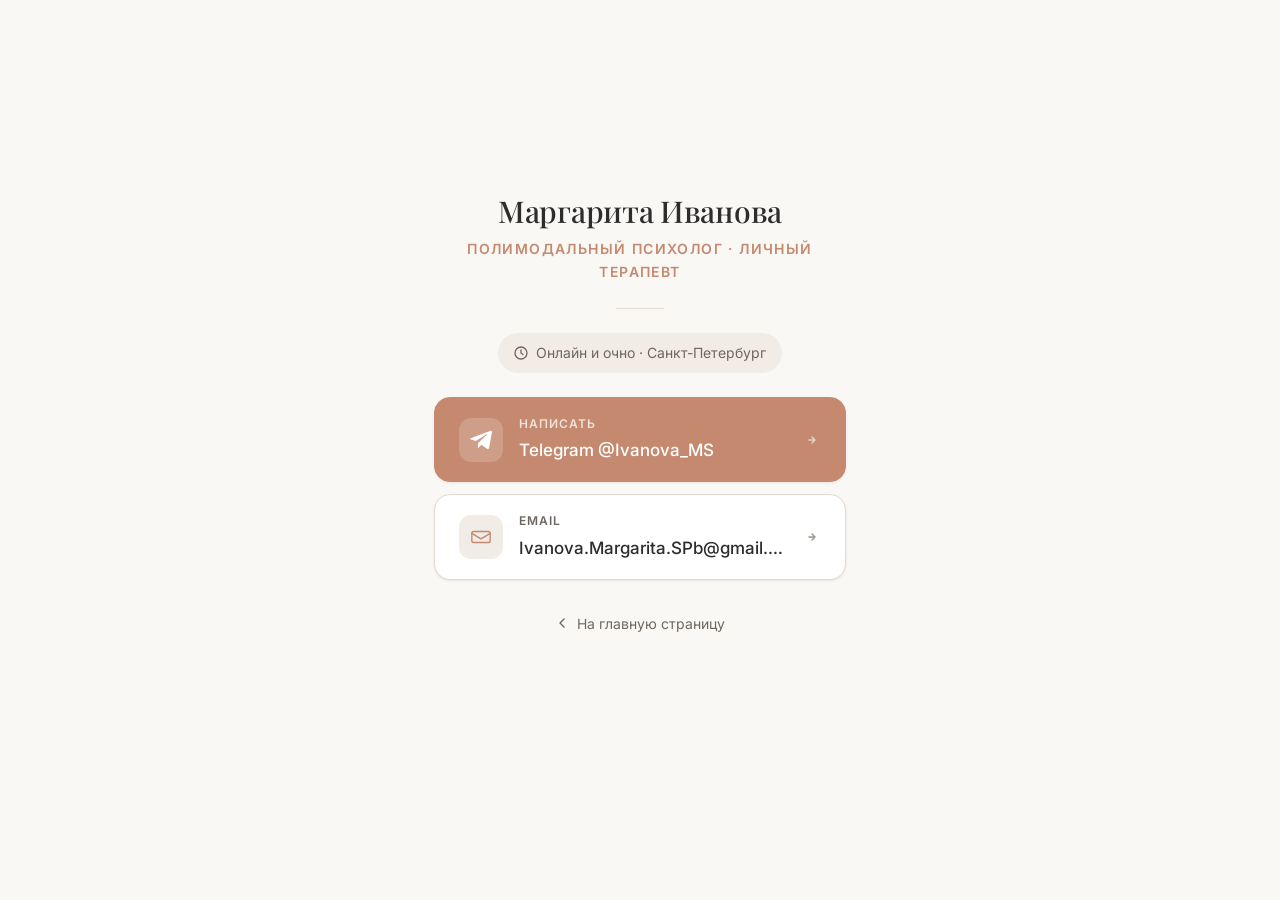
==== contacts.html @ ede38b8c "add contacts page" ====
<!DOCTYPE html>
<html lang="ru">
<head>
  <meta charset="UTF-8">
  <meta name="viewport" content="width=device-width, initial-scale=1.0">
  <title>Контакты — Маргарита Иванова, психолог</title>
  <meta name="description" content="Свяжитесь с психологом Маргаритой Ивановой. Telegram, email, онлайн и очно в Санкт-Петербурге.">

  <!-- Open Graph -->
  <meta property="og:type" content="website">
  <meta property="og:title" content="Контакты — Маргарита Иванова, психолог">
  <meta property="og:description" content="Свяжитесь с психологом Маргаритой Ивановой. Telegram, email, онлайн и очно в Санкт-Петербурге.">
  <meta property="og:image" content="img/og-preview.jpg">
  <meta property="og:locale" content="ru_RU">

  <!-- Fonts -->
  <link rel="preconnect" href="https://fonts.googleapis.com">
  <link rel="preconnect" href="https://fonts.gstatic.com" crossorigin>
  <link href="https://fonts.googleapis.com/css2?family=Playfair+Display:ital,wght@0,400;0,500;0,600;1,400&family=Inter:wght@300;400;500;600&display=swap" rel="stylesheet">

  <link rel="stylesheet" href="css/style.css">
  <style>
    /* ── Contacts page specific styles ── */
    .contacts-page {
      min-height: calc(100vh - var(--header-height));
      display: flex;
      flex-direction: column;
      align-items: center;
      justify-content: center;
      padding-block: var(--sp-20);
      background-color: var(--color-bg);
    }

    .contacts-page__inner {
      width: 100%;
      max-width: 540px;
      margin-inline: auto;
      padding-inline: var(--container-pad);
      display: flex;
      flex-direction: column;
      align-items: center;
      gap: var(--sp-6);
    }

    /* Avatar */
    .contacts-avatar {
      width: 108px;
      height: 108px;
      border-radius: var(--radius-full);
      overflow: hidden;
      border: 3px solid var(--color-border);
      flex-shrink: 0;
      box-shadow: var(--shadow-md);
    }

    .contacts-avatar img {
      width: 100%;
      height: 100%;
      object-fit: cover;
      object-position: top;
    }

    /* Name & subtitle */
    .contacts-identity {
      text-align: center;
    }

    .contacts-identity__name {
      font-family: var(--font-heading);
      font-size: var(--text-3xl);
      font-weight: 500;
      color: var(--color-text);
      margin-bottom: var(--sp-2);
    }

    .contacts-identity__role {
      font-size: var(--text-sm);
      font-weight: 600;
      letter-spacing: 0.1em;
      text-transform: uppercase;
      color: var(--color-accent);
    }

    /* Divider */
    .contacts-divider {
      width: 48px;
      height: 1px;
      background: var(--color-border);
    }

    /* Link cards */
    .contacts-links {
      width: 100%;
      display: flex;
      flex-direction: column;
      gap: var(--sp-3);
    }

    .contact-link {
      display: flex;
      align-items: center;
      gap: var(--sp-4);
      padding: var(--sp-4) var(--sp-6);
      background: var(--color-white);
      border: 1.5px solid var(--color-border);
      border-radius: var(--radius-lg);
      text-decoration: none;
      color: var(--color-text);
      transition:
        border-color var(--transition-base),
        box-shadow var(--transition-base),
        transform var(--transition-fast),
        background var(--transition-base);
      box-shadow: var(--shadow-sm);
    }

    .contact-link:hover,
    .contact-link:focus-visible {
      border-color: var(--color-accent);
      box-shadow: var(--shadow-md);
      transform: translateY(-2px);
    }

    .contact-link--primary {
      background: var(--color-accent);
      border-color: var(--color-accent);
      color: var(--color-white);
    }

    .contact-link--primary:hover,
    .contact-link--primary:focus-visible {
      background: var(--color-accent-dark);
      border-color: var(--color-accent-dark);
    }

    .contact-link__icon {
      width: 44px;
      height: 44px;
      border-radius: var(--radius-md);
      background: var(--color-bg-alt);
      display: flex;
      align-items: center;
      justify-content: center;
      flex-shrink: 0;
      color: var(--color-accent);
      transition: background var(--transition-base);
    }

    .contact-link--primary .contact-link__icon {
      background: rgba(255, 255, 255, 0.18);
      color: var(--color-white);
    }

    .contact-link__body {
      flex: 1;
      min-width: 0;
    }

    .contact-link__label {
      display: block;
      font-size: var(--text-xs);
      font-weight: 600;
      letter-spacing: 0.08em;
      text-transform: uppercase;
      color: var(--color-text-muted);
      margin-bottom: 2px;
    }

    .contact-link--primary .contact-link__label {
      color: rgba(255, 255, 255, 0.75);
    }

    .contact-link__value {
      display: block;
      font-size: var(--text-md);
      font-weight: 500;
      white-space: nowrap;
      overflow: hidden;
      text-overflow: ellipsis;
    }

    .contact-link__arrow {
      color: var(--color-text-light);
      flex-shrink: 0;
      transition: transform var(--transition-base), color var(--transition-base);
    }

    .contact-link:hover .contact-link__arrow {
      transform: translateX(3px);
      color: var(--color-accent);
    }

    .contact-link--primary .contact-link__arrow {
      color: rgba(255, 255, 255, 0.6);
    }

    .contact-link--primary:hover .contact-link__arrow {
      color: var(--color-white);
    }

    /* Info badge */
    .contacts-info-badge {
      display: flex;
      align-items: center;
      gap: var(--sp-2);
      font-size: var(--text-sm);
      color: var(--color-text-muted);
      background: var(--color-bg-alt);
      border-radius: var(--radius-full);
      padding: var(--sp-2) var(--sp-4);
    }

    /* Back to site link */
    .contacts-back {
      margin-top: var(--sp-2);
      font-size: var(--text-sm);
      color: var(--color-text-muted);
      text-decoration: none;
      display: flex;
      align-items: center;
      gap: var(--sp-2);
      transition: color var(--transition-fast);
    }

    .contacts-back:hover {
      color: var(--color-accent);
    }

    /* Minimal footer on this page */
    .contacts-page-footer {
      text-align: center;
      padding-block: var(--sp-6);
      font-size: var(--text-xs);
      color: var(--color-text-light);
    }

    /* Section label */
    .contacts-section-label {
      width: 100%;
      font-size: var(--text-xs);
      font-weight: 600;
      letter-spacing: 0.1em;
      text-transform: uppercase;
      color: var(--color-text-light);
      padding-bottom: var(--sp-1);
    }
  </style>

  <!-- Yandex.Metrika counter -->
  <script type="text/javascript">
      (function(m,e,t,r,i,k,a){
          m[i]=m[i]||function(){(m[i].a=m[i].a||[]).push(arguments)};
          m[i].l=1*new Date();
          for (var j = 0; j < document.scripts.length; j++) {if (document.scripts[j].src === r) { return; }}
          k=e.createElement(t),a=e.getElementsByTagName(t)[0],k.async=1,k.src=r,a.parentNode.insertBefore(k,a)
      })(window, document,'script','https://mc.yandex.ru/metrika/tag.js?id=108142571', 'ym');

      ym(108142571, 'init', {ssr:true, webvisor:true, clickmap:true, ecommerce:"dataLayer", referrer: document.referrer, url: location.href, accurateTrackBounce:true, trackLinks:true});
  </script>
  <noscript><div><img src="https://mc.yandex.ru/watch/108142571" style="position:absolute; left:-9999px;" alt="" /></div></noscript>
  <!-- /Yandex.Metrika counter -->
</head>
<body>
  <main>
    <section class="contacts-page">
      <div class="contacts-page__inner">
        <!-- Identity -->
        <div class="contacts-identity">
          <h1 class="contacts-identity__name">Маргарита Иванова</h1>
          <p class="contacts-identity__role">Полимодальный психолог · Личный терапевт</p>
        </div>

        <div class="contacts-divider" aria-hidden="true"></div>

        <!-- Location badge -->
        <div class="contacts-info-badge">
          <svg width="14" height="14" viewBox="0 0 14 14" fill="none" aria-hidden="true">
            <circle cx="7" cy="7" r="6" stroke="currentColor" stroke-width="1.3"/>
            <path d="M7 4v3l2 1.5" stroke="currentColor" stroke-width="1.3" stroke-linecap="round"/>
          </svg>
          Онлайн и очно · Санкт-Петербург
        </div>

        <!-- Contact links -->
        <div class="contacts-links">

          <!-- Primary CTA — Telegram -->
          <a href="https://t.me/Ivanova_MS" class="contact-link contact-link--primary" target="_blank" rel="noopener">
            <div class="contact-link__icon">
              <!-- Telegram icon -->
              <svg width="22" height="22" viewBox="0 0 24 24" fill="none" xmlns="http://www.w3.org/2000/svg" aria-hidden="true">
                <path d="M21.8 2.2L1.4 9.9c-1.3.5-1.3 1.3-.2 1.6l5.1 1.6 11.8-7.4c.6-.4 1.1-.2.7.2L8.9 15.3l-.4 5.2c.6 0 .9-.3 1.2-.6l2.9-2.8 6 4.4c1.1.6 1.9.3 2.2-.9L23.9 3.6c.4-1.5-.5-2.1-2.1-1.4z" fill="currentColor"/>
              </svg>
            </div>
            <div class="contact-link__body">
              <span class="contact-link__label">Написать</span>
              <span class="contact-link__value">Telegram @Ivanova_MS</span>
            </div>
            <svg class="contact-link__arrow" width="18" height="18" viewBox="0 0 18 18" fill="none" aria-hidden="true">
              <path d="M6 9h6M9 6l3 3-3 3" stroke="currentColor" stroke-width="1.5" stroke-linecap="round" stroke-linejoin="round"/>
            </svg>
          </a>

          <!-- Email -->
          <a href="mailto:Ivanova.margarita.spb@gmail.com" class="contact-link">
            <div class="contact-link__icon">
              <svg width="22" height="22" viewBox="0 0 24 24" fill="none" xmlns="http://www.w3.org/2000/svg" aria-hidden="true">
                <path d="M4 6h16a2 2 0 012 2v8a2 2 0 01-2 2H4a2 2 0 01-2-2V8a2 2 0 012-2z" stroke="currentColor" stroke-width="1.5"/>
                <path d="M2 8l10 6 10-6" stroke="currentColor" stroke-width="1.5" stroke-linecap="round"/>
              </svg>
            </div>
            <div class="contact-link__body">
              <span class="contact-link__label">Email</span>
              <span class="contact-link__value">Ivanova.Margarita.SPb@gmail.com</span>
            </div>
            <svg class="contact-link__arrow" width="18" height="18" viewBox="0 0 18 18" fill="none" aria-hidden="true">
              <path d="M6 9h6M9 6l3 3-3 3" stroke="currentColor" stroke-width="1.5" stroke-linecap="round" stroke-linejoin="round"/>
            </svg>
          </a>
        </div>

        <!-- Back to site -->
        <a href="index.html" class="contacts-back">
          <svg width="14" height="14" viewBox="0 0 14 14" fill="none" aria-hidden="true">
            <path d="M9 11L5 7l4-4" stroke="currentColor" stroke-width="1.4" stroke-linecap="round" stroke-linejoin="round"/>
          </svg>
          На главную страницу
        </a>

      </div>
    </section>
  </main>
  <script src="js/main.js"></script>
</body>
</html>
---- css/style.css ----
/* ============================================
   ПСИХОЛОГ МАРГАРИТА ИВАНОВА — MAIN STYLESHEET
   Design: warm minimal, premium psychologist landing
   ============================================ */

/* ============================================
   1. CSS CUSTOM PROPERTIES (DESIGN TOKENS)
   ============================================ */
:root {
  /* Colors */
  --color-bg:           #FAF8F5;
  --color-bg-alt:       #F2ECE6;
  --color-text:         #2D2D2D;
  --color-text-muted:   #6E6760;
  --color-text-light:   #9E9790;
  --color-accent:       #C4896F;
  --color-accent-dark:  #A8724E;
  --color-accent-light: #E8C9B8;
  --color-secondary:    #8B9E8C;
  --color-card:         #F0EBE5;
  --color-card-hover:   #EAE2DA;
  --color-border:       #E3D9D0;
  --color-border-light: #EDE7E0;
  --color-white:        #FFFFFF;

  /* CTA section */
  --color-cta-bg:       #3D3530;
  --color-cta-text:     #FAF8F5;

  /* Typography */
  --font-heading: 'Playfair Display', Georgia, 'Times New Roman', serif;
  --font-body:    'Inter', system-ui, -apple-system, sans-serif;

  /* Type scale */
  --text-xs:   0.75rem;    /* 12px */
  --text-sm:   0.875rem;   /* 14px */
  --text-base: 1rem;       /* 16px */
  --text-md:   1.0625rem;  /* 17px */
  --text-lg:   1.125rem;   /* 18px */
  --text-xl:   1.25rem;    /* 20px */
  --text-2xl:  1.5rem;     /* 24px */
  --text-3xl:  1.875rem;   /* 30px */
  --text-4xl:  2.25rem;    /* 36px */
  --text-5xl:  3rem;       /* 48px */

  /* Spacing (8px grid) */
  --sp-1:  4px;
  --sp-2:  8px;
  --sp-3:  12px;
  --sp-4:  16px;
  --sp-5:  20px;
  --sp-6:  24px;
  --sp-8:  32px;
  --sp-10: 40px;
  --sp-12: 48px;
  --sp-16: 64px;
  --sp-20: 80px;
  --sp-24: 96px;

  /* Layout */
  --container-max:  1200px;
  --container-pad:  clamp(20px, 5vw, 80px);
  --header-height:  72px;

  /* Radius */
  --radius-sm:  6px;
  --radius-md:  12px;
  --radius-lg:  16px;
  --radius-xl:  24px;
  --radius-full: 9999px;

  /* Shadows (layered for premium feel) */
  --shadow-sm:  0 1px 3px rgba(45, 35, 30, 0.06), 0 1px 2px rgba(45, 35, 30, 0.04);
  --shadow-md:  0 4px 16px rgba(45, 35, 30, 0.08), 0 2px 6px rgba(45, 35, 30, 0.05);
  --shadow-lg:  0 12px 40px rgba(45, 35, 30, 0.12), 0 4px 12px rgba(45, 35, 30, 0.07);
  --shadow-xl:  0 24px 64px rgba(45, 35, 30, 0.15), 0 8px 24px rgba(45, 35, 30, 0.08);

  /* Transitions */
  --transition-fast: 150ms ease;
  --transition-base: 250ms ease;
  --transition-slow: 400ms cubic-bezier(0.4, 0, 0.2, 1);
}

/* ============================================
   2. RESET & BASE
   ============================================ */
*, *::before, *::after {
  box-sizing: border-box;
  margin: 0;
  padding: 0;
}

html {
  scroll-behavior: smooth;
  scroll-padding-top: var(--header-height);
  -webkit-text-size-adjust: 100%;
}

body {
  font-family: var(--font-body);
  font-size: var(--text-md);
  line-height: 1.7;
  color: var(--color-text);
  background-color: var(--color-bg);
  -webkit-font-smoothing: antialiased;
  -moz-osx-font-smoothing: grayscale;
}

/* Prevent body scroll when mobile nav is open */
body.nav-open {
  overflow: hidden;
}

/* Mobile nav overlay */
body.nav-open::before {
  content: '';
  position: fixed;
  inset: 0;
  background: rgba(45, 35, 30, 0.45);
  z-index: 89;
  backdrop-filter: blur(2px);
}

img, svg {
  display: block;
  max-width: 100%;
}

a {
  color: inherit;
  text-decoration: none;
}

ul, ol {
  list-style: none;
}

button {
  font-family: inherit;
  cursor: pointer;
  background: none;
  border: none;
}

/* Focus visible for keyboard navigation */
:focus-visible {
  outline: 2px solid var(--color-accent);
  outline-offset: 3px;
  border-radius: var(--radius-sm);
}

/* ============================================
   3. TYPOGRAPHY
   ============================================ */
h1, h2, h3, h4 {
  font-family: var(--font-heading);
  font-weight: 500;
  line-height: 1.2;
  letter-spacing: -0.01em;
  color: var(--color-text);
}

h1 { font-size: clamp(2.4rem, 6vw, 4.5rem); }
h2 { font-size: clamp(1.75rem, 3.5vw, 2.75rem); }
h3 { font-size: clamp(1.1rem, 2vw, 1.35rem); }
h4 { font-size: var(--text-lg); }

p {
  color: var(--color-text);
}

.eyebrow {
  font-family: var(--font-body);
  font-size: var(--text-xs);
  font-weight: 600;
  letter-spacing: 0.12em;
  text-transform: uppercase;
  color: var(--color-accent);
  margin-bottom: var(--sp-4);
}

.eyebrow--light {
  color: var(--color-accent-light);
}

.section__title {
  margin-bottom: var(--sp-4);
}

.section__subtitle {
  font-size: var(--text-lg);
  color: var(--color-text-muted);
  max-width: 600px;
  margin-bottom: var(--sp-12);
}

.text-center {
  text-align: center;
}

.text-center.section__subtitle {
  margin-inline: auto;
}

/* ============================================
   4. LAYOUT UTILITIES
   ============================================ */
.container {
  width: 100%;
  max-width: var(--container-max);
  margin-inline: auto;
  padding-inline: var(--container-pad);
}

.section {
  padding-block: var(--sp-24);
}

.section--alt {
  background-color: var(--color-bg-alt);
}

/* ============================================
   5. BUTTONS
   ============================================ */
.btn {
  display: inline-flex;
  align-items: center;
  justify-content: center;
  gap: var(--sp-2);
  padding: 13px 28px;
  border-radius: var(--radius-md);
  font-family: var(--font-body);
  font-weight: 500;
  font-size: var(--text-base);
  text-decoration: none;
  cursor: pointer;
  border: 2px solid transparent;
  transition: background var(--transition-base),
              color var(--transition-base),
              border-color var(--transition-base),
              transform var(--transition-fast),
              box-shadow var(--transition-base);
  white-space: nowrap;
}

.btn--primary {
  background: var(--color-accent);
  color: var(--color-white);
  border-color: var(--color-accent);
}

.btn--primary:hover,
.btn--primary:focus-visible {
  background: var(--color-accent-dark);
  border-color: var(--color-accent-dark);
  transform: translateY(-2px);
  box-shadow: var(--shadow-md);
}

.btn--ghost {
  background: transparent;
  color: var(--color-text);
  border-color: var(--color-border);
}

.btn--ghost:hover,
.btn--ghost:focus-visible {
  border-color: var(--color-accent);
  color: var(--color-accent);
  transform: translateY(-2px);
}

.btn--ghost-light {
  background: transparent;
  color: rgba(250, 248, 245, 0.85);
  border-color: rgba(250, 248, 245, 0.35);
}

.btn--ghost-light:hover,
.btn--ghost-light:focus-visible {
  color: var(--color-white);
  border-color: rgba(250, 248, 245, 0.7);
  transform: translateY(-2px);
}

.btn--outline {
  background: transparent;
  color: var(--color-accent);
  border-color: var(--color-accent);
}

.btn--outline:hover,
.btn--outline:focus-visible {
  background: var(--color-accent);
  color: var(--color-white);
  transform: translateY(-2px);
  box-shadow: var(--shadow-md);
}

.btn--nav {
  background: var(--color-accent);
  color: var(--color-white);
  border-color: var(--color-accent);
  padding: 9px 20px;
  font-size: var(--text-sm);
}

.btn--nav:hover {
  background: var(--color-accent-dark);
  border-color: var(--color-accent-dark);
}

.btn--large {
  padding: 16px 36px;
  font-size: var(--text-md);
}

.btn--full {
  width: 100%;
}

/* ============================================
   6. HEADER & NAVIGATION
   ============================================ */
.site-header {
  position: sticky;
  top: 0;
  z-index: 100;
  height: var(--header-height);
  display: flex;
  align-items: center;
  background: rgba(250, 248, 245, 0.9);
  backdrop-filter: blur(12px);
  -webkit-backdrop-filter: blur(12px);
  border-bottom: 1px solid transparent;
  transition: border-color var(--transition-base),
              box-shadow var(--transition-base);
}

.site-header.is-scrolled {
  border-bottom-color: var(--color-border);
  box-shadow: var(--shadow-sm);
}

.site-header__inner {
  display: flex;
  align-items: center;
  justify-content: space-between;
  gap: var(--sp-8);
}

.site-logo {
  font-family: var(--font-heading);
  font-size: var(--text-xl);
  font-weight: 500;
  color: var(--color-text);
  letter-spacing: -0.01em;
  flex-shrink: 0;
  transition: color var(--transition-fast);
}

.site-logo:hover {
  color: var(--color-accent);
}

.site-nav__list {
  display: flex;
  align-items: center;
  gap: var(--sp-2);
}

.site-nav__list a {
  padding: var(--sp-2) var(--sp-3);
  font-size: var(--text-sm);
  font-weight: 500;
  color: var(--color-text-muted);
  border-radius: var(--radius-sm);
  transition: color var(--transition-fast), background var(--transition-fast);
}

.site-nav__list a:not(.btn):hover {
  color: var(--color-text);
  background: var(--color-card);
}

/* Hamburger button */
.nav-toggle {
  display: none;
  flex-direction: column;
  justify-content: center;
  gap: 5px;
  width: 40px;
  height: 40px;
  padding: var(--sp-2);
  border-radius: var(--radius-sm);
  flex-shrink: 0;
  transition: background var(--transition-fast);
}

.nav-toggle:hover {
  background: var(--color-card);
}

.nav-toggle__bar {
  display: block;
  width: 22px;
  height: 2px;
  background: var(--color-text);
  border-radius: 2px;
  transition: transform var(--transition-base), opacity var(--transition-base);
  transform-origin: center;
}

/* Hamburger → X animation */
.nav-toggle.is-active .nav-toggle__bar:nth-child(1) {
  transform: translateY(7px) rotate(45deg);
}

.nav-toggle.is-active .nav-toggle__bar:nth-child(2) {
  opacity: 0;
  transform: scaleX(0);
}

.nav-toggle.is-active .nav-toggle__bar:nth-child(3) {
  transform: translateY(-7px) rotate(-45deg);
}

/* ============================================
   7. HERO
   ============================================ */
.hero {
  padding-block: clamp(48px, 8vw, 112px);
  overflow: hidden;
}

.hero__inner {
  display: grid;
  grid-template-columns: 1fr;
  gap: var(--sp-12);
  align-items: center;
}

.hero__content {
  max-width: 600px;
}

.hero__name {
  font-size: clamp(2.6rem, 7vw, 5rem);
  font-weight: 400;
  line-height: 1.05;
  letter-spacing: -0.02em;
  margin-bottom: var(--sp-6);
  color: var(--color-text);
}

.hero__tagline {
  font-size: clamp(var(--text-lg), 2.2vw, var(--text-xl));
  color: var(--color-text-muted);
  line-height: 1.6;
  margin-bottom: var(--sp-10);
  max-width: 480px;
}

.hero__actions {
  display: flex;
  flex-wrap: wrap;
  gap: var(--sp-4);
  margin-bottom: var(--sp-12);
}

.hero__trust {
  display: flex;
  align-items: center;
  gap: var(--sp-6);
}

.hero__trust-item {
  display: flex;
  flex-direction: column;
  gap: 2px;
}

.hero__trust-num {
  font-family: var(--font-heading);
  font-size: var(--text-xl);
  font-weight: 600;
  color: var(--color-text);
  line-height: 1;
}

.hero__trust-label {
  font-size: var(--text-xs);
  color: var(--color-text-muted);
  text-transform: uppercase;
  letter-spacing: 0.06em;
}

.hero__trust-sep {
  width: 1px;
  height: 32px;
  background: var(--color-border);
  flex-shrink: 0;
}

.hero__photo-wrap {
  position: relative;
  align-self: end;
  max-width: 440px;
  margin-inline: auto;
}

.hero__photo-blob {
  position: absolute;
  inset: -5% -8%;
  background: var(--color-secondary);
  opacity: 0.12;
  border-radius: 62% 38% 70% 30% / 48% 62% 38% 52%;
  z-index: 0;
}

.hero__photo {
  position: relative;
  z-index: 1;
  width: 100%;
  height: auto;
  border-radius: var(--radius-xl);
  object-fit: cover;
  box-shadow: var(--shadow-xl);
}

/* ============================================
   8. ABOUT
   ============================================ */
.about__inner {
  display: grid;
  grid-template-columns: 1fr;
  gap: var(--sp-16);
  align-items: start;
}

.about__lead {
  font-size: var(--text-lg);
  color: var(--color-text-muted);
  margin-bottom: var(--sp-5);
  line-height: 1.75;
}

.about__text p {
  margin-bottom: var(--sp-5);
}

.about__principles {
  display: grid;
  grid-template-columns: 1fr 1fr;
  gap: var(--sp-6);
  margin-top: var(--sp-10);
}

.principle {
  padding: var(--sp-6);
  background: var(--color-bg);
  border: 1px solid var(--color-border);
  border-radius: var(--radius-lg);
  transition: box-shadow var(--transition-base), transform var(--transition-base);
}

.principle:hover {
  box-shadow: var(--shadow-md);
  transform: translateY(-2px);
}

.principle__icon {
  color: var(--color-accent);
  margin-bottom: var(--sp-4);
}

.principle__title {
  font-size: var(--text-base);
  font-weight: 600;
  font-family: var(--font-body);
  margin-bottom: var(--sp-2);
  color: var(--color-text);
}

.principle p {
  font-size: var(--text-sm);
  color: var(--color-text-muted);
  line-height: 1.6;
}

.about__aside {
  position: relative;
}

.about__photo-wrap {
  border-radius: var(--radius-xl);
  overflow: hidden;
  box-shadow: var(--shadow-xl);
}

.about__photo {
  width: 100%;
  height: auto;
  display: block;
  object-fit: cover;
}

.about__quote {
  margin-top: var(--sp-8);
  padding: var(--sp-6) var(--sp-8);
  background: var(--color-bg);
  border-left: 3px solid var(--color-accent);
  border-radius: 0 var(--radius-md) var(--radius-md) 0;
  box-shadow: var(--shadow-sm);
}

.about__quote p {
  font-family: var(--font-heading);
  font-style: italic;
  font-size: var(--text-lg);
  color: var(--color-text);
  line-height: 1.6;
}

/* ============================================
   9. AREAS OF WORK
   ============================================ */
.areas__grid {
  display: grid;
  grid-template-columns: repeat(auto-fill, minmax(260px, 1fr));
  gap: var(--sp-5);
}

.area-card {
  padding: var(--sp-8);
  background: var(--color-card);
  border: 1px solid var(--color-border);
  border-radius: var(--radius-lg);
  transition: transform var(--transition-base),
              box-shadow var(--transition-base),
              border-color var(--transition-base);
}

.area-card:hover {
  transform: translateY(-4px);
  box-shadow: var(--shadow-lg);
  border-color: var(--color-accent-light);
}

.area-card__icon {
  color: var(--color-accent);
  margin-bottom: var(--sp-5);
}

.area-card__title {
  font-size: var(--text-base);
  font-weight: 600;
  font-family: var(--font-body);
  margin-bottom: var(--sp-3);
  color: var(--color-text);
  line-height: 1.3;
}

.area-card__text {
  font-size: var(--text-sm);
  color: var(--color-text-muted);
  line-height: 1.65;
}

/* ============================================
   10. WORK FORMATS
   ============================================ */
.formats__grid {
  display: grid;
  grid-template-columns: 1fr;
  gap: var(--sp-6);
}

.format-card {
  padding: var(--sp-10);
  background: var(--color-bg);
  border: 1px solid var(--color-border);
  border-radius: var(--radius-xl);
  display: flex;
  flex-direction: column;
  gap: var(--sp-6);
  transition: box-shadow var(--transition-base);
}

.format-card:hover {
  box-shadow: var(--shadow-lg);
}

.format-card--primary {
  background: var(--color-bg);
  border-color: var(--color-accent-light);
  position: relative;
}

.format-card__label {
  display: inline-block;
  padding: var(--sp-1) var(--sp-4);
  background: var(--color-accent);
  color: var(--color-white);
  font-size: var(--text-xs);
  font-weight: 600;
  letter-spacing: 0.08em;
  text-transform: uppercase;
  border-radius: var(--radius-full);
  width: fit-content;
}

.format-card__label--alt {
  background: var(--color-secondary);
}

.format-card__title {
  font-size: clamp(1.2rem, 2.5vw, 1.5rem);
  line-height: 1.25;
}

.format-card__desc {
  color: var(--color-text-muted);
  line-height: 1.7;
}

.format-card__list {
  display: flex;
  flex-direction: column;
  gap: var(--sp-3);
}

.format-card__list li {
  display: flex;
  align-items: flex-start;
  gap: var(--sp-3);
  font-size: var(--text-sm);
  color: var(--color-text-muted);
}

.format-card__list li svg {
  flex-shrink: 0;
  color: var(--color-accent);
  margin-top: 2px;
}

.format-card__about-box {
  padding: var(--sp-6);
  background: var(--color-bg-alt);
  border-radius: var(--radius-md);
}

.format-card__about-box h4 {
  font-family: var(--font-body);
  font-weight: 600;
  font-size: var(--text-sm);
  margin-bottom: var(--sp-3);
  color: var(--color-text);
}

.format-card__about-box p {
  font-size: var(--text-sm);
  color: var(--color-text-muted);
  line-height: 1.65;
}

.format-card__price {
  display: flex;
  align-items: baseline;
  gap: var(--sp-2);
  padding-top: var(--sp-4);
  border-top: 1px solid var(--color-border);
  margin-top: auto;
}

.format-card__price-amount {
  font-family: var(--font-heading);
  font-size: var(--text-2xl);
  font-weight: 500;
  color: var(--color-text);
}

.format-card__price-note {
  font-size: var(--text-sm);
  color: var(--color-text-muted);
}

/* ============================================
   11. PROCESS / HOW IT WORKS
   ============================================ */
.process__steps {
  display: grid;
  grid-template-columns: 1fr;
  gap: var(--sp-1);
  margin-bottom: var(--sp-12);
  counter-reset: none;
}

.process__step {
  display: flex;
  gap: var(--sp-8);
  padding: var(--sp-8) var(--sp-10);
  background: var(--color-card);
  border: 1px solid var(--color-border);
  border-radius: var(--radius-lg);
  transition: box-shadow var(--transition-base), transform var(--transition-base);
}

.process__step:hover {
  box-shadow: var(--shadow-md);
  transform: translateX(4px);
}

.process__step-num {
  font-family: var(--font-heading);
  font-size: var(--text-4xl);
  font-weight: 400;
  color: var(--color-accent-light);
  line-height: 1;
  flex-shrink: 0;
  width: 64px;
  text-align: right;
}

.process__step-content h3 {
  font-family: var(--font-body);
  font-weight: 600;
  font-size: var(--text-lg);
  margin-bottom: var(--sp-2);
  color: var(--color-text);
}

.process__step-content p {
  font-size: var(--text-base);
  color: var(--color-text-muted);
  line-height: 1.65;
}

.process__cta {
  text-align: center;
}

/* ============================================
   12. TRUST / WHY CHOOSE
   ============================================ */
.trust__grid {
  display: grid;
  grid-template-columns: repeat(auto-fill, minmax(260px, 1fr));
  gap: var(--sp-5);
}

.trust__item {
  padding: var(--sp-8);
  background: var(--color-bg);
  border: 1px solid var(--color-border);
  border-radius: var(--radius-lg);
  transition: box-shadow var(--transition-base), transform var(--transition-base);
}

.trust__item:hover {
  box-shadow: var(--shadow-md);
  transform: translateY(-3px);
}

.trust__item-icon {
  color: var(--color-accent);
  margin-bottom: var(--sp-5);
}

.trust__item h3 {
  font-family: var(--font-body);
  font-weight: 600;
  font-size: var(--text-base);
  margin-bottom: var(--sp-3);
  color: var(--color-text);
}

.trust__item p {
  font-size: var(--text-sm);
  color: var(--color-text-muted);
  line-height: 1.65;
}

/* ============================================
   13. EDUCATION
   ============================================ */
.education__inner {
  display: grid;
  grid-template-columns: 1fr;
  gap: var(--sp-12);
  margin-top: var(--sp-12);
}

.education__timeline {
  display: flex;
  flex-direction: column;
  gap: var(--sp-1);
}

.edu-item {
  display: grid;
  grid-template-columns: 80px 1fr;
  gap: var(--sp-6);
  align-items: start;
  padding: var(--sp-6) var(--sp-8);
  background: var(--color-card);
  border: 1px solid var(--color-border);
  border-radius: var(--radius-lg);
  transition: box-shadow var(--transition-base);
}

.edu-item:hover {
  box-shadow: var(--shadow-sm);
}

.edu-item__year {
  font-family: var(--font-heading);
  font-size: var(--text-xl);
  font-weight: 500;
  color: var(--color-accent);
  padding-top: 2px;
}

.edu-item__body h3 {
  font-family: var(--font-body);
  font-weight: 600;
  font-size: var(--text-base);
  margin-bottom: var(--sp-1);
  color: var(--color-text);
}

.edu-item__body p {
  font-size: var(--text-sm);
  color: var(--color-text-muted);
}

.education__certs-title {
  font-family: var(--font-body);
  font-weight: 600;
  font-size: var(--text-xl);
  margin-bottom: var(--sp-6);
  color: var(--color-text);
}

.certs__grid {
  display: grid;
  grid-template-columns: repeat(auto-fill, minmax(220px, 1fr));
  gap: var(--sp-4);
  margin-bottom: var(--sp-8);
}

.cert-item {
  display: flex;
  align-items: center;
  gap: var(--sp-4);
  padding: var(--sp-4) var(--sp-6);
  background: var(--color-card);
  border: 1px solid var(--color-border);
  border-radius: var(--radius-md);
}

.cert-item__icon {
  color: var(--color-accent);
  flex-shrink: 0;
}

.cert-item p {
  font-size: var(--text-sm);
  color: var(--color-text-muted);
}

.supervision-note {
  display: flex;
  align-items: flex-start;
  gap: var(--sp-4);
  padding: var(--sp-5) var(--sp-6);
  background: var(--color-accent-light);
  background: rgba(196, 137, 111, 0.1);
  border-radius: var(--radius-md);
}

.supervision-note svg {
  color: var(--color-accent);
  flex-shrink: 0;
  margin-top: 2px;
}

.supervision-note p {
  font-size: var(--text-sm);
  color: var(--color-text-muted);
  line-height: 1.6;
  font-style: italic;
}

/* ============================================
   14. TESTIMONIALS
   ============================================ */
.testimonials__grid {
  display: grid;
  grid-template-columns: repeat(auto-fill, minmax(300px, 1fr));
  gap: var(--sp-6);
}

.testimonial-card {
  padding: var(--sp-8);
  background: var(--color-bg);
  border: 1px solid var(--color-border);
  border-radius: var(--radius-xl);
  display: flex;
  flex-direction: column;
  gap: var(--sp-5);
  transition: box-shadow var(--transition-base), transform var(--transition-base);
}

.testimonial-card:hover {
  box-shadow: var(--shadow-lg);
  transform: translateY(-4px);
}

.testimonial-card__stars {
  font-size: var(--text-lg);
  color: var(--color-accent);
  letter-spacing: 2px;
}

.testimonial-card blockquote p {
  font-family: var(--font-heading);
  font-style: italic;
  font-size: var(--text-lg);
  color: var(--color-text);
  line-height: 1.65;
}

.testimonial-card__footer {
  display: flex;
  flex-direction: column;
  gap: 2px;
  margin-top: auto;
  padding-top: var(--sp-5);
  border-top: 1px solid var(--color-border);
}

.testimonial-card__footer strong {
  font-size: var(--text-base);
  font-weight: 600;
  color: var(--color-text);
}

.testimonial-card__footer span {
  font-size: var(--text-sm);
  color: var(--color-text-muted);
}

/* ============================================
   15. FAQ
   ============================================ */
.faq__inner {
  display: grid;
  grid-template-columns: 1fr;
  gap: var(--sp-12);
  align-items: start;
}

.faq__list {
  display: flex;
  flex-direction: column;
  gap: var(--sp-2);
}

.faq__item {
  border: 1px solid var(--color-border);
  border-radius: var(--radius-lg);
  background: var(--color-card);
  overflow: hidden;
  transition: box-shadow var(--transition-base);
}

.faq__item.is-open {
  box-shadow: var(--shadow-md);
}

.faq__question {
  width: 100%;
  display: flex;
  align-items: center;
  justify-content: space-between;
  gap: var(--sp-6);
  padding: var(--sp-6) var(--sp-8);
  text-align: left;
  font-size: var(--text-base);
  font-weight: 500;
  color: var(--color-text);
  background: none;
  border: none;
  cursor: pointer;
  transition: color var(--transition-fast), background var(--transition-fast);
}

.faq__question:hover {
  color: var(--color-accent);
  background: var(--color-card-hover);
}

.faq__item.is-open .faq__question {
  color: var(--color-accent);
}

/* +/× icon */
.faq__icon {
  display: flex;
  align-items: center;
  justify-content: center;
  width: 22px;
  height: 22px;
  flex-shrink: 0;
  position: relative;
}

.faq__icon::before,
.faq__icon::after {
  content: '';
  position: absolute;
  background: var(--color-accent);
  border-radius: 2px;
  transition: transform var(--transition-base), opacity var(--transition-base);
}

.faq__icon::before {
  width: 14px;
  height: 2px;
}

.faq__icon::after {
  width: 2px;
  height: 14px;
}

.faq__item.is-open .faq__icon::after {
  transform: rotate(90deg);
  opacity: 0;
}

/* Accordion panel */
.faq__answer {
  max-height: 0;
  overflow: hidden;
  transition: max-height var(--transition-slow), padding var(--transition-base);
  padding: 0 var(--sp-8);
}

.faq__item.is-open .faq__answer {
  max-height: 600px;
  padding-bottom: var(--sp-6);
}

.faq__answer p {
  font-size: var(--text-base);
  color: var(--color-text-muted);
  line-height: 1.75;
  padding-top: var(--sp-2);
}

/* ============================================
   16. FINAL CTA
   ============================================ */
.cta {
  background: var(--color-cta-bg);
  padding-block: clamp(64px, 8vw, 112px);
}

.cta__inner {
  text-align: center;
  max-width: 680px;
  margin-inline: auto;
}

.cta__title {
  color: var(--color-cta-text);
  font-size: clamp(1.75rem, 4vw, 3rem);
  margin-bottom: var(--sp-5);
}

.cta__text {
  font-size: var(--text-lg);
  color: rgba(250, 248, 245, 0.72);
  margin-bottom: var(--sp-10);
  line-height: 1.7;
}

.cta__actions {
  display: flex;
  flex-wrap: wrap;
  justify-content: center;
  gap: var(--sp-4);
}

/* ============================================
   17. CONTACTS
   ============================================ */
.contacts__inner {
  display: grid;
  grid-template-columns: 1fr;
  gap: var(--sp-16);
  align-items: start;
}

.contacts__lead {
  font-size: var(--text-lg);
  color: var(--color-text-muted);
  margin-bottom: var(--sp-8);
  line-height: 1.7;
}

.contacts__list {
  display: flex;
  flex-direction: column;
  gap: var(--sp-6);
}

.contacts__item {
  display: flex;
  align-items: flex-start;
  gap: var(--sp-4);
}

.contacts__item-icon {
  color: var(--color-accent);
  flex-shrink: 0;
  margin-top: 2px;
  width: 20px;
  height: 20px;
}

.contacts__item-label {
  display: block;
  font-size: var(--text-xs);
  font-weight: 600;
  letter-spacing: 0.08em;
  text-transform: uppercase;
  color: var(--color-text-light);
  margin-bottom: 2px;
}

.contacts__item-value {
  font-size: var(--text-base);
  color: var(--color-text);
  font-weight: 500;
  transition: color var(--transition-fast);
}

a.contacts__item-value:hover {
  color: var(--color-accent);
}

/* Contact form */
.contacts__form-wrap {
  position: relative;
}

.contacts__form {
  padding: var(--sp-10);
  background: var(--color-card);
  border: 1px solid var(--color-border);
  border-radius: var(--radius-xl);
  display: flex;
  flex-direction: column;
  gap: var(--sp-5);
}

.contacts__form-title {
  font-family: var(--font-heading);
  font-size: var(--text-2xl);
  font-weight: 500;
  margin-bottom: var(--sp-2);
}

.form__group {
  display: flex;
  flex-direction: column;
  gap: var(--sp-2);
}

.form__label {
  font-size: var(--text-sm);
  font-weight: 500;
  color: var(--color-text);
}

.form__label span[aria-hidden] {
  color: var(--color-accent);
}

.form__label-note {
  color: var(--color-text-muted);
  font-weight: 400;
}

.form__input,
.form__textarea {
  width: 100%;
  padding: 12px 16px;
  font-family: var(--font-body);
  font-size: var(--text-base);
  color: var(--color-text);
  background: var(--color-bg);
  border: 1.5px solid var(--color-border);
  border-radius: var(--radius-md);
  transition: border-color var(--transition-fast), box-shadow var(--transition-fast);
  appearance: none;
}

.form__input::placeholder,
.form__textarea::placeholder {
  color: var(--color-text-light);
}

.form__input:focus,
.form__textarea:focus {
  outline: none;
  border-color: var(--color-accent);
  box-shadow: 0 0 0 3px rgba(196, 137, 111, 0.15);
}

.form__textarea {
  resize: vertical;
  min-height: 100px;
}

.form__privacy {
  font-size: var(--text-xs);
  color: var(--color-text-muted);
  text-align: center;
}

.form__privacy a {
  color: var(--color-accent);
  text-decoration: underline;
  text-underline-offset: 2px;
}

/* Form success state */
.contacts__form-success {
  position: absolute;
  inset: 0;
  background: var(--color-card);
  border: 1px solid var(--color-border);
  border-radius: var(--radius-xl);
  display: flex;
  flex-direction: column;
  align-items: center;
  justify-content: center;
  text-align: center;
  gap: var(--sp-4);
  padding: var(--sp-12);
}

.contacts__form-success[hidden] {
  display: none;
}

.form-success__icon {
  color: var(--color-accent);
}

.contacts__form-success h3 {
  font-size: var(--text-2xl);
  margin-bottom: var(--sp-2);
}

.contacts__form-success p {
  color: var(--color-text-muted);
}

/* ============================================
   18. FOOTER
   ============================================ */
.site-footer {
  background: var(--color-cta-bg);
  padding-block: var(--sp-12);
  border-top: 1px solid rgba(250, 248, 245, 0.08);
}

.site-footer__inner {
  display: flex;
  flex-direction: column;
  gap: var(--sp-8);
}

.site-footer__name {
  font-family: var(--font-heading);
  font-size: var(--text-xl);
  color: var(--color-cta-text);
  font-weight: 500;
}

.site-footer__tagline {
  font-size: var(--text-sm);
  color: rgba(250, 248, 245, 0.5);
  margin-top: var(--sp-1);
}

.site-footer__nav ul {
  display: flex;
  flex-wrap: wrap;
  gap: var(--sp-2) var(--sp-6);
}

.site-footer__nav a {
  font-size: var(--text-sm);
  color: rgba(250, 248, 245, 0.6);
  transition: color var(--transition-fast);
}

.site-footer__nav a:hover {
  color: var(--color-cta-text);
}

.site-footer__bottom {
  display: flex;
  flex-wrap: wrap;
  justify-content: space-between;
  gap: var(--sp-3);
  padding-top: var(--sp-8);
  border-top: 1px solid rgba(250, 248, 245, 0.1);
}

.site-footer__copy {
  font-size: var(--text-xs);
  color: rgba(250, 248, 245, 0.4);
}

.site-footer__privacy {
  font-size: var(--text-xs);
  color: rgba(250, 248, 245, 0.4);
  transition: color var(--transition-fast);
}

.site-footer__privacy:hover {
  color: rgba(250, 248, 245, 0.8);
}

/* ============================================
   19. SCROLL ANIMATIONS
   ============================================ */
.reveal {
  opacity: 0;
  transform: translateY(24px);
  transition: opacity 0.65s ease, transform 0.65s ease;
}

.reveal.is-visible {
  opacity: 1;
  transform: translateY(0);
}

.reveal-stagger {
  /* Container itself is not animated, children are */
}

.reveal-stagger > * {
  opacity: 0;
  transform: translateY(20px);
  transition: opacity 0.55s ease, transform 0.55s ease;
}

.reveal-stagger.is-visible > *:nth-child(1)  { transition-delay: 0ms;   }
.reveal-stagger.is-visible > *:nth-child(2)  { transition-delay: 60ms;  }
.reveal-stagger.is-visible > *:nth-child(3)  { transition-delay: 120ms; }
.reveal-stagger.is-visible > *:nth-child(4)  { transition-delay: 180ms; }
.reveal-stagger.is-visible > *:nth-child(5)  { transition-delay: 240ms; }
.reveal-stagger.is-visible > *:nth-child(6)  { transition-delay: 300ms; }
.reveal-stagger.is-visible > *:nth-child(7)  { transition-delay: 360ms; }
.reveal-stagger.is-visible > *:nth-child(8)  { transition-delay: 420ms; }

.reveal-stagger.is-visible > * {
  opacity: 1;
  transform: translateY(0);
}

/* Respect prefers-reduced-motion */
@media (prefers-reduced-motion: reduce) {
  .reveal,
  .reveal-stagger > * {
    opacity: 1;
    transform: none;
    transition: none;
  }
}

/* ============================================
   20. MEDIA QUERIES — TABLET (768px+)
   ============================================ */
@media (min-width: 768px) {

  /* Hero */
  .hero__inner {
    grid-template-columns: 1fr 1fr;
    align-items: center;
  }

  .hero__photo-wrap {
    max-width: none;
    margin: 0;
  }

  /* About */
  .about__inner {
    grid-template-columns: 1fr 360px;
  }

  /* Formats */
  .formats__grid {
    grid-template-columns: 1fr 1fr;
  }

  /* Process */
  .process__steps {
    gap: var(--sp-2);
  }

  /* FAQ */
  .faq__inner {
    grid-template-columns: 320px 1fr;
  }

  /* Contacts */
  .contacts__inner {
    grid-template-columns: 1fr 1fr;
  }

  /* Education */
  .education__inner {
    grid-template-columns: 1fr 1fr;
  }

  /* Footer */
  .site-footer__inner {
    flex-direction: row;
    justify-content: space-between;
    align-items: flex-start;
    flex-wrap: wrap;
    gap: var(--sp-8);
  }
}

/* ============================================
   21. MEDIA QUERIES — DESKTOP (1024px+)
   ============================================ */
@media (min-width: 1024px) {

  /* Show desktop nav, hide hamburger */
  .site-nav {
    display: flex;
  }

  .nav-toggle {
    display: none;
  }

  /* Process: horizontal */
  .process__steps {
    display: grid;
    grid-template-columns: repeat(4, 1fr);
  }

  .process__step {
    flex-direction: column;
    gap: var(--sp-5);
    padding: var(--sp-8);
    transition: box-shadow var(--transition-base), transform var(--transition-base);
  }

  .process__step:hover {
    transform: translateY(-4px);
  }

  .process__step-num {
    text-align: left;
    width: auto;
    font-size: var(--text-5xl);
  }

  .about__inner {
    grid-template-columns: 1fr 380px;
    gap: var(--sp-24);
  }

  .about__aside {
    position: sticky;
    top: calc(var(--header-height) + var(--sp-8));
  }
}

/* ============================================
   22. MEDIA QUERIES — MOBILE (max 767px)
   ============================================ */
@media (max-width: 767px) {

  /* Reduce section spacing on mobile */
  .section {
    padding-block: var(--sp-16);
  }

  .cta {
    padding-block: var(--sp-16);
  }

  /* Show hamburger, hide nav by default */
  .nav-toggle {
    display: flex;
  }

  .site-nav {
    position: fixed;
    top: 0;
    right: 0;
    bottom: 0;
    width: min(320px, 80vw);
    background: var(--color-bg);
    padding: calc(var(--header-height) + var(--sp-8)) var(--sp-8) var(--sp-8);
    transform: translateX(100%);
    transition: transform var(--transition-slow);
    z-index: 90;
    box-shadow: var(--shadow-xl);
    overflow-y: auto;
  }

  .site-nav.is-open {
    transform: translateX(0);
  }

  .site-nav__list {
    flex-direction: column;
    align-items: flex-start;
    gap: var(--sp-2);
  }

  .site-nav__list a {
    font-size: var(--text-lg);
    padding: var(--sp-3) var(--sp-4);
    width: 100%;
  }

  .site-nav__list li:last-child {
    margin-top: var(--sp-4);
  }

  .site-nav__list .btn--nav {
    display: block;
    text-align: center;
    font-size: var(--text-base);
  }

  /* Hero */
  .hero__actions {
    flex-direction: column;
  }

  .hero__actions .btn {
    width: 100%;
    justify-content: center;
  }

  .hero__trust {
    flex-wrap: wrap;
    gap: var(--sp-4);
  }

  /* About principles */
  .about__principles {
    grid-template-columns: 1fr;
  }

  /* Areas grid */
  .areas__grid {
    grid-template-columns: 1fr;
  }

  /* Trust grid */
  .trust__grid {
    grid-template-columns: 1fr;
  }

  /* Process steps */
  .process__step {
    padding: var(--sp-6);
    flex-direction: row;
    align-items: flex-start;
  }

  .process__step-num {
    font-size: var(--text-3xl);
    width: 48px;
  }

  /* CTA actions */
  .cta__actions {
    flex-direction: column;
    align-items: stretch;
  }

  .cta__actions .btn {
    width: 100%;
    justify-content: center;
  }

  /* Form */
  .contacts__form {
    padding: var(--sp-6);
  }

  /* Testimonials */
  .testimonials__grid {
    grid-template-columns: 1fr;
  }

  /* FAQ layout */
  .faq__inner {
    grid-template-columns: 1fr;
    gap: var(--sp-8);
  }

  /* Education */
  .education__inner {
    grid-template-columns: 1fr;
  }

  .edu-item {
    grid-template-columns: 64px 1fr;
    padding: var(--sp-5) var(--sp-5);
  }
}
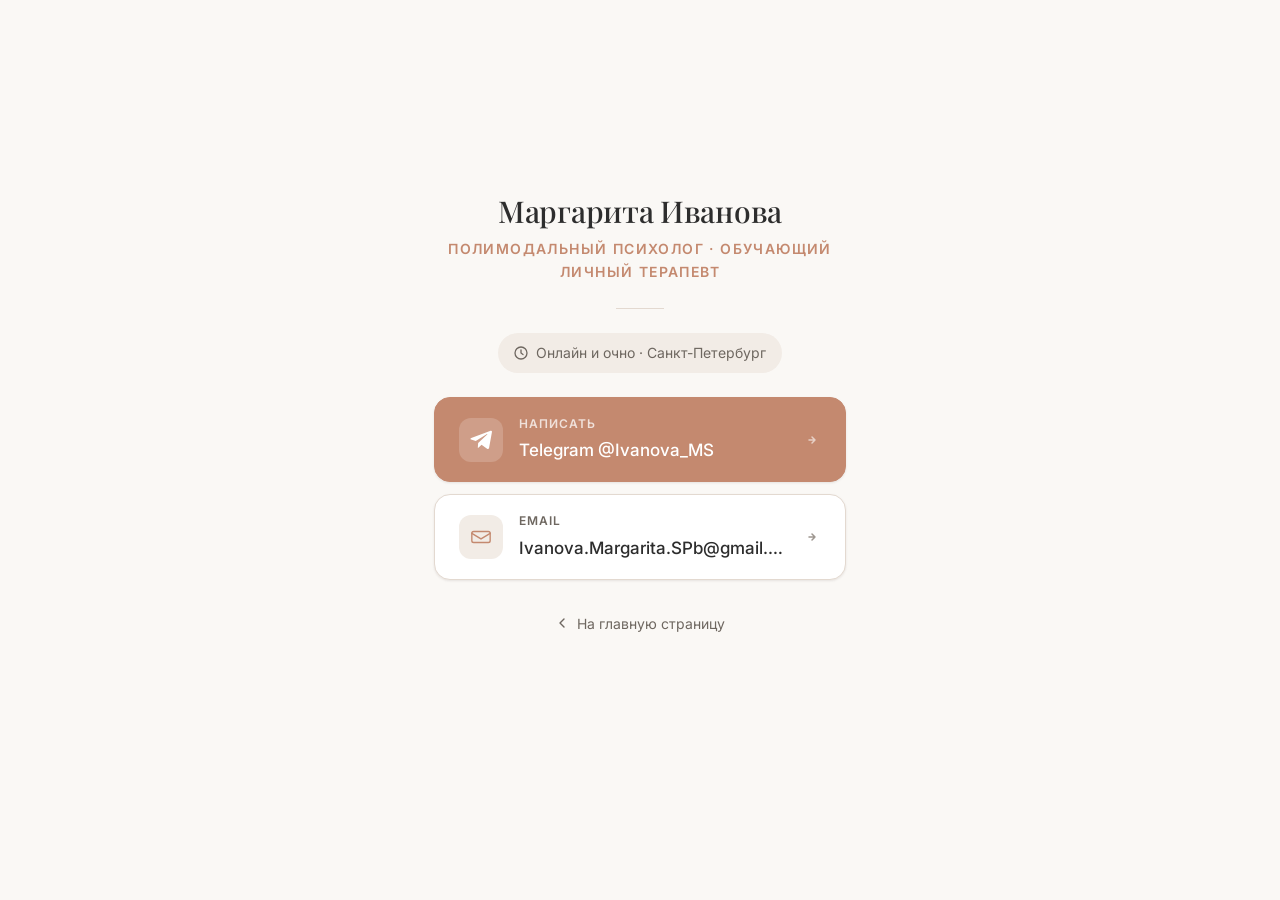
==== commit 4f983e29: "add  qr page" ====
--- a/contacts.html
+++ b/contacts.html
@@ -267,11 +267,9 @@
         <!-- Identity -->
         <div class="contacts-identity">
           <h1 class="contacts-identity__name">Маргарита Иванова</h1>
-          <p class="contacts-identity__role">Полимодальный психолог · Личный терапевт</p>
+          <p class="contacts-identity__role">Полимодальный психолог · Обучающий личный терапевт</p>
         </div>
-
         <div class="contacts-divider" aria-hidden="true"></div>
-
         <!-- Location badge -->
         <div class="contacts-info-badge">
           <svg width="14" height="14" viewBox="0 0 14 14" fill="none" aria-hidden="true">
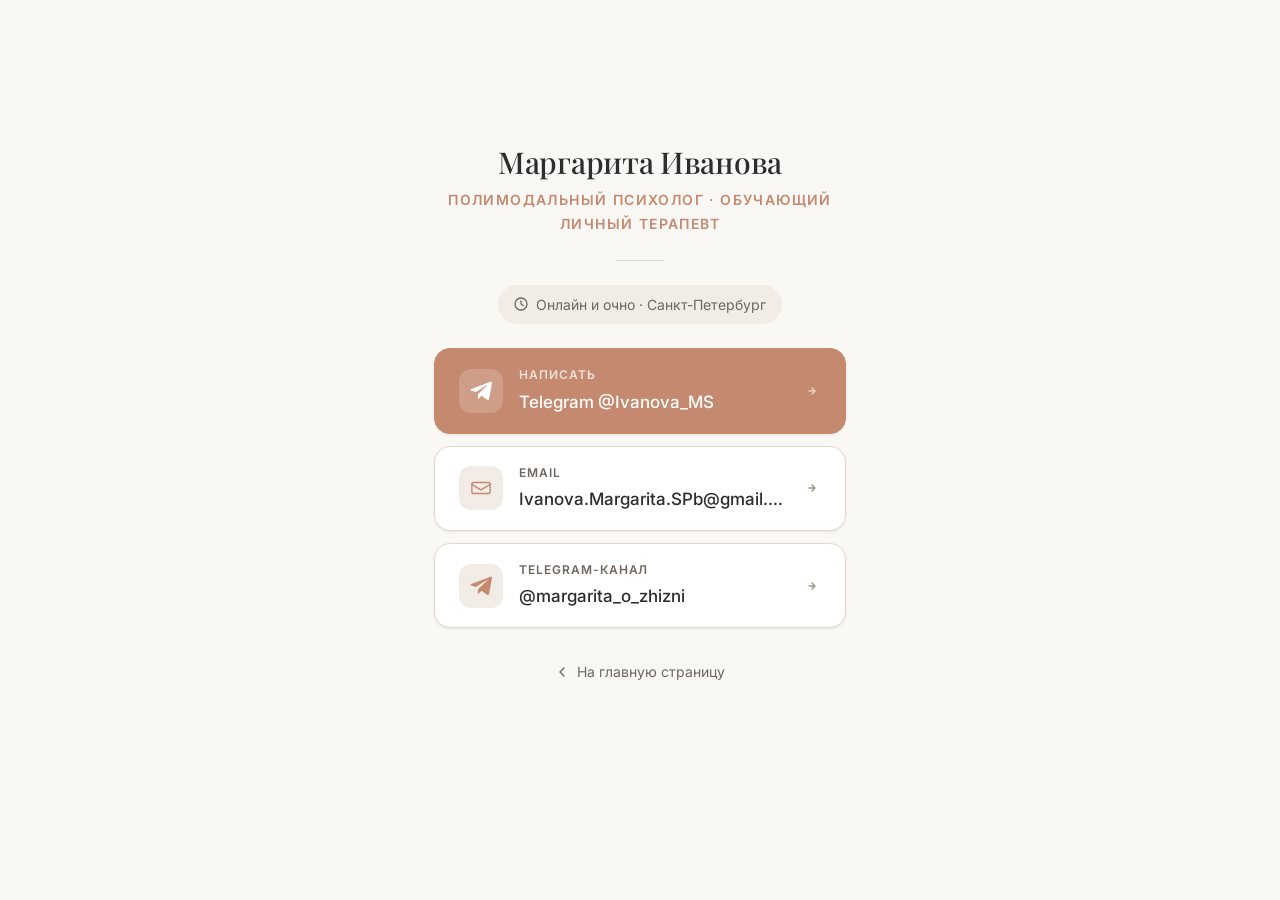
==== commit 52a939f9: "Update photos add tg channel" ====
--- a/contacts.html
+++ b/contacts.html
@@ -5,6 +5,13 @@
   <meta name="viewport" content="width=device-width, initial-scale=1.0">
   <title>Контакты — Маргарита Иванова, психолог</title>
   <meta name="description" content="Свяжитесь с психологом Маргаритой Ивановой. Telegram, email, онлайн и очно в Санкт-Петербурге.">
+
+  <!-- Favicons -->
+  <link rel="icon" type="image/x-icon" href="img/icons/favicon.ico">
+  <link rel="icon" type="image/png" sizes="32x32" href="img/icons/favicon-32x32.png">
+  <link rel="icon" type="image/png" sizes="16x16" href="img/icons/favicon-16x16.png">
+  <link rel="apple-touch-icon" sizes="180x180" href="img/icons/apple-touch-icon.png">
+  <link rel="manifest" href="img/icons/site.webmanifest">
 
   <!-- Open Graph -->
   <meta property="og:type" content="website">
@@ -315,6 +322,22 @@
               <path d="M6 9h6M9 6l3 3-3 3" stroke="currentColor" stroke-width="1.5" stroke-linecap="round" stroke-linejoin="round"/>
             </svg>
           </a>
+
+          <!-- Telegram channel -->
+          <a href="https://t.me/margarita_o_zhizni" class="contact-link" target="_blank" rel="noopener">
+            <div class="contact-link__icon">
+              <svg width="22" height="22" viewBox="0 0 24 24" fill="none" xmlns="http://www.w3.org/2000/svg" aria-hidden="true">
+                <path d="M21.8 2.2L1.4 9.9c-1.3.5-1.3 1.3-.2 1.6l5.1 1.6 11.8-7.4c.6-.4 1.1-.2.7.2L8.9 15.3l-.4 5.2c.6 0 .9-.3 1.2-.6l2.9-2.8 6 4.4c1.1.6 1.9.3 2.2-.9L23.9 3.6c.4-1.5-.5-2.1-2.1-1.4z" fill="currentColor"/>
+              </svg>
+            </div>
+            <div class="contact-link__body">
+              <span class="contact-link__label">Telegram-канал</span>
+              <span class="contact-link__value">@margarita_o_zhizni</span>
+            </div>
+            <svg class="contact-link__arrow" width="18" height="18" viewBox="0 0 18 18" fill="none" aria-hidden="true">
+              <path d="M6 9h6M9 6l3 3-3 3" stroke="currentColor" stroke-width="1.5" stroke-linecap="round" stroke-linejoin="round"/>
+            </svg>
+          </a>
         </div>
 
         <!-- Back to site -->
--- a/css/style.css
+++ b/css/style.css
@@ -300,7 +300,7 @@
 
 .btn--nav {
   background: var(--color-accent);
-  color: var(--color-white);
+  color: var(--color-white) !important;
   border-color: var(--color-accent);
   padding: 9px 20px;
   font-size: var(--text-sm);
@@ -395,6 +395,8 @@
   padding: var(--sp-2);
   border-radius: var(--radius-sm);
   flex-shrink: 0;
+  position: relative;
+  z-index: 101;
   transition: background var(--transition-fast);
 }
 
@@ -430,7 +432,7 @@
    7. HERO
    ============================================ */
 .hero {
-  padding-block: clamp(48px, 8vw, 112px);
+  padding-block: clamp(48px, 8vw, 80px);
   overflow: hidden;
 }
 
@@ -1593,18 +1595,9 @@
 }
 
 /* ============================================
-   22. MEDIA QUERIES — MOBILE (max 767px)
-   ============================================ */
-@media (max-width: 767px) {
-
-  /* Reduce section spacing on mobile */
-  .section {
-    padding-block: var(--sp-16);
-  }
-
-  .cta {
-    padding-block: var(--sp-16);
-  }
+   22. MEDIA QUERIES — MOBILE NAV (max 1023px)
+   ============================================ */
+@media (max-width: 1023px) {
 
   /* Show hamburger, hide nav by default */
   .nav-toggle {
@@ -1616,6 +1609,8 @@
     top: 0;
     right: 0;
     bottom: 0;
+    min-height: 100vh;
+    min-height: 100svh;
     width: min(320px, 80vw);
     background: var(--color-bg);
     padding: calc(var(--header-height) + var(--sp-8)) var(--sp-8) var(--sp-8);
@@ -1651,6 +1646,21 @@
     text-align: center;
     font-size: var(--text-base);
   }
+}
+
+/* ============================================
+   23. MEDIA QUERIES — MOBILE (max 767px)
+   ============================================ */
+@media (max-width: 767px) {
+
+  /* Reduce section spacing on mobile */
+  .section {
+    padding-block: var(--sp-16);
+  }
+
+  .cta {
+    padding-block: var(--sp-16);
+  }
 
   /* Hero */
   .hero__actions {
